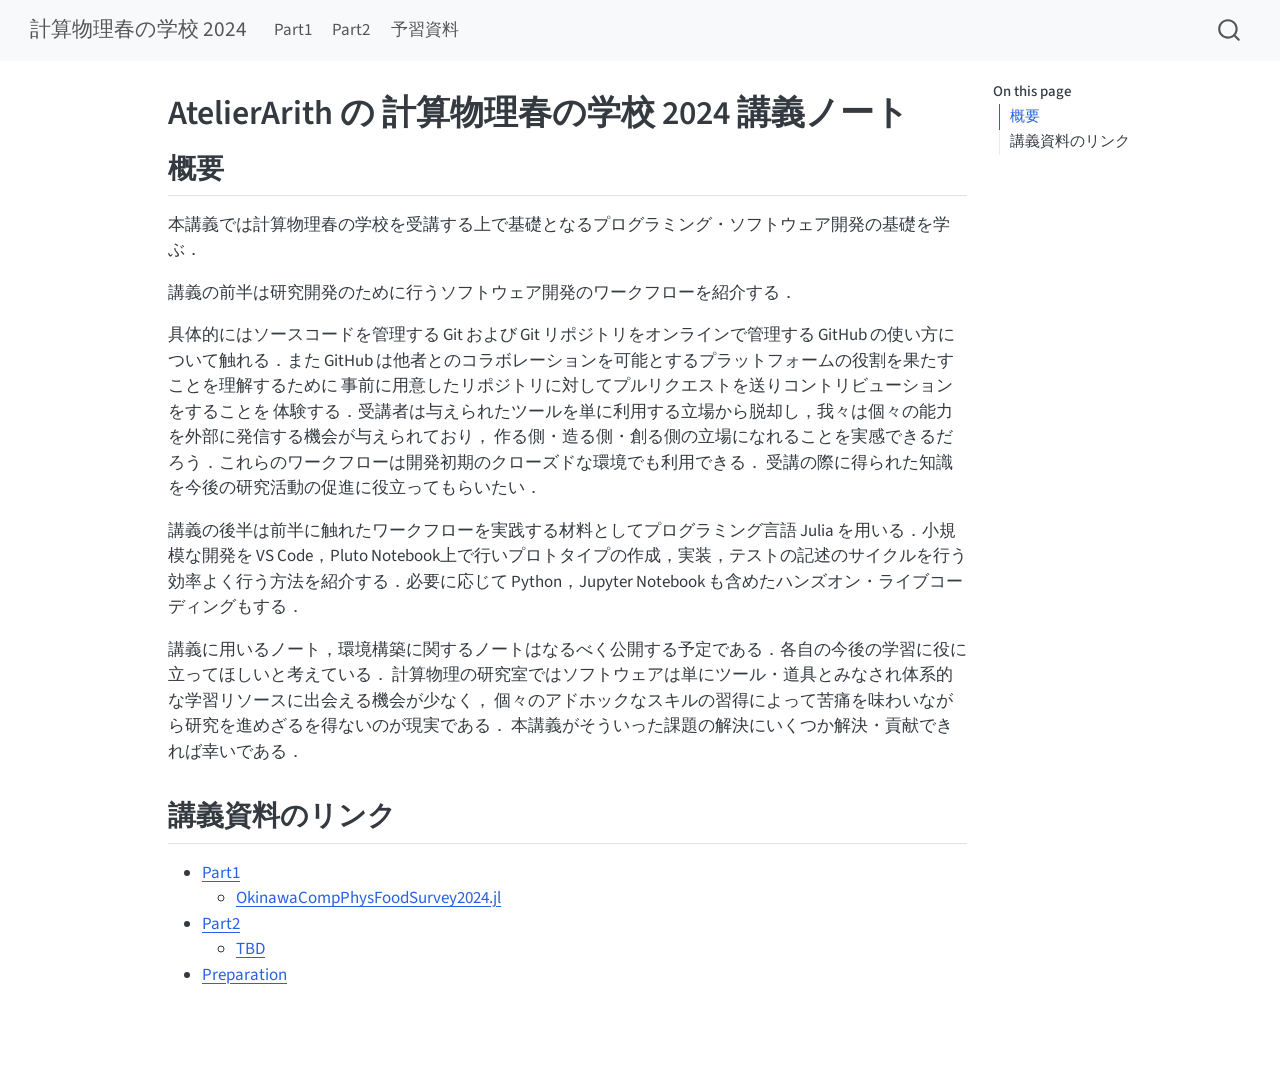
==== index.html @ 8d661306 "Built site for gh-pages" ====
<!DOCTYPE html>
<html xmlns="http://www.w3.org/1999/xhtml" lang="en" xml:lang="en"><head>

<meta charset="utf-8">
<meta name="generator" content="quarto-1.4.550">

<meta name="viewport" content="width=device-width, initial-scale=1.0, user-scalable=yes">


<title>計算物理春の学校 2024 - AtelierArith の 計算物理春の学校 2024 講義ノート</title>
<style>
code{white-space: pre-wrap;}
span.smallcaps{font-variant: small-caps;}
div.columns{display: flex; gap: min(4vw, 1.5em);}
div.column{flex: auto; overflow-x: auto;}
div.hanging-indent{margin-left: 1.5em; text-indent: -1.5em;}
ul.task-list{list-style: none;}
ul.task-list li input[type="checkbox"] {
  width: 0.8em;
  margin: 0 0.8em 0.2em -1em; /* quarto-specific, see https://github.com/quarto-dev/quarto-cli/issues/4556 */ 
  vertical-align: middle;
}
</style>


<script src="site_libs/quarto-nav/quarto-nav.js"></script>
<script src="site_libs/quarto-nav/headroom.min.js"></script>
<script src="site_libs/clipboard/clipboard.min.js"></script>
<script src="site_libs/quarto-search/autocomplete.umd.js"></script>
<script src="site_libs/quarto-search/fuse.min.js"></script>
<script src="site_libs/quarto-search/quarto-search.js"></script>
<meta name="quarto:offset" content="./">
<script src="site_libs/quarto-html/quarto.js"></script>
<script src="site_libs/quarto-html/popper.min.js"></script>
<script src="site_libs/quarto-html/tippy.umd.min.js"></script>
<script src="site_libs/quarto-html/anchor.min.js"></script>
<link href="site_libs/quarto-html/tippy.css" rel="stylesheet">
<link href="site_libs/quarto-html/quarto-syntax-highlighting.css" rel="stylesheet" id="quarto-text-highlighting-styles">
<script src="site_libs/bootstrap/bootstrap.min.js"></script>
<link href="site_libs/bootstrap/bootstrap-icons.css" rel="stylesheet">
<link href="site_libs/bootstrap/bootstrap.min.css" rel="stylesheet" id="quarto-bootstrap" data-mode="light">
<script id="quarto-search-options" type="application/json">{
  "location": "navbar",
  "copy-button": false,
  "collapse-after": 3,
  "panel-placement": "end",
  "type": "overlay",
  "limit": 50,
  "keyboard-shortcut": [
    "f",
    "/",
    "s"
  ],
  "show-item-context": false,
  "language": {
    "search-no-results-text": "No results",
    "search-matching-documents-text": "matching documents",
    "search-copy-link-title": "Copy link to search",
    "search-hide-matches-text": "Hide additional matches",
    "search-more-match-text": "more match in this document",
    "search-more-matches-text": "more matches in this document",
    "search-clear-button-title": "Clear",
    "search-text-placeholder": "",
    "search-detached-cancel-button-title": "Cancel",
    "search-submit-button-title": "Submit",
    "search-label": "Search"
  }
}</script>


</head>

<body class="nav-fixed">

<div id="quarto-search-results"></div>
  <header id="quarto-header" class="headroom fixed-top">
    <nav class="navbar navbar-expand-lg " data-bs-theme="dark">
      <div class="navbar-container container-fluid">
      <div class="navbar-brand-container mx-auto">
    <a class="navbar-brand" href="./index.html">
    <span class="navbar-title">計算物理春の学校 2024</span>
    </a>
  </div>
            <div id="quarto-search" class="" title="Search"></div>
          <button class="navbar-toggler" type="button" data-bs-toggle="collapse" data-bs-target="#navbarCollapse" aria-controls="navbarCollapse" aria-expanded="false" aria-label="Toggle navigation" onclick="if (window.quartoToggleHeadroom) { window.quartoToggleHeadroom(); }">
  <span class="navbar-toggler-icon"></span>
</button>
          <div class="collapse navbar-collapse" id="navbarCollapse">
            <ul class="navbar-nav navbar-nav-scroll me-auto">
  <li class="nav-item">
    <a class="nav-link" href="./part1/lecture.html"> 
<span class="menu-text">Part1</span></a>
  </li>  
  <li class="nav-item">
    <a class="nav-link" href="./part2/lecture.html"> 
<span class="menu-text">Part2</span></a>
  </li>  
  <li class="nav-item">
    <a class="nav-link" href="./preparation/lecture.html"> 
<span class="menu-text">予習資料</span></a>
  </li>  
</ul>
          </div> <!-- /navcollapse -->
          <div class="quarto-navbar-tools">
</div>
      </div> <!-- /container-fluid -->
    </nav>
</header>
<!-- content -->
<div id="quarto-content" class="quarto-container page-columns page-rows-contents page-layout-article page-navbar">
<!-- sidebar -->
<!-- margin-sidebar -->
    <div id="quarto-margin-sidebar" class="sidebar margin-sidebar">
        <nav id="TOC" role="doc-toc" class="toc-active">
    <h2 id="toc-title">On this page</h2>
   
  <ul>
  <li><a href="#概要" id="toc-概要" class="nav-link active" data-scroll-target="#概要">概要</a></li>
  <li><a href="#講義資料のリンク" id="toc-講義資料のリンク" class="nav-link" data-scroll-target="#講義資料のリンク">講義資料のリンク</a></li>
  </ul>
</nav>
    </div>
<!-- main -->
<main class="content" id="quarto-document-content">

<header id="title-block-header" class="quarto-title-block default">
<div class="quarto-title">
<h1 class="title">AtelierArith の 計算物理春の学校 2024 講義ノート</h1>
</div>



<div class="quarto-title-meta">

    
  
    
  </div>
  


</header>


<section id="概要" class="level2">
<h2 class="anchored" data-anchor-id="概要">概要</h2>
<p>本講義では計算物理春の学校を受講する上で基礎となるプログラミング・ソフトウェア開発の基礎を学ぶ．</p>
<p>講義の前半は研究開発のために行うソフトウェア開発のワークフローを紹介する．</p>
<p>具体的にはソースコードを管理する Git および Git リポジトリをオンラインで管理する GitHub の使い方について触れる．また GitHub は他者とのコラボレーションを可能とするプラットフォームの役割を果たすことを理解するために 事前に用意したリポジトリに対してプルリクエストを送りコントリビューションをすることを 体験する．受講者は与えられたツールを単に利用する立場から脱却し，我々は個々の能力を外部に発信する機会が与えられており， 作る側・造る側・創る側の立場になれることを実感できるだろう．これらのワークフローは開発初期のクローズドな環境でも利用できる． 受講の際に得られた知識を今後の研究活動の促進に役立ってもらいたい．</p>
<p>講義の後半は前半に触れたワークフローを実践する材料としてプログラミング言語 Julia を用いる．小規模な開発を VS Code，Pluto Notebook上で行いプロトタイプの作成，実装，テストの記述のサイクルを行う効率よく行う方法を紹介する．必要に応じて Python，Jupyter Notebook も含めたハンズオン・ライブコーディングもする．</p>
<p>講義に用いるノート，環境構築に関するノートはなるべく公開する予定である．各自の今後の学習に役に立ってほしいと考えている． 計算物理の研究室ではソフトウェアは単にツール・道具とみなされ体系的な学習リソースに出会える機会が少なく， 個々のアドホックなスキルの習得によって苦痛を味わいながら研究を進めざるを得ないのが現実である． 本講義がそういった課題の解決にいくつか解決・貢献できれば幸いである．</p>
</section>
<section id="講義資料のリンク" class="level2">
<h2 class="anchored" data-anchor-id="講義資料のリンク">講義資料のリンク</h2>
<ul>
<li><a href="./part1/lecture.html">Part1</a>
<ul>
<li><a href="https://atelierarith.github.io/OkinawaCompPhysFoodSurvey2024.jl/dev/">OkinawaCompPhysFoodSurvey2024.jl</a></li>
</ul></li>
<li><a href="./part2/lecture.html">Part2</a>
<ul>
<li><a href="https://atelierarith.github.io/OkinawaCompPhysFoodSurvey2024.jl/dev/">TBD</a></li>
</ul></li>
<li><a href="./preparation/lecture.html">Preparation</a></li>
</ul>


</section>

</main> <!-- /main -->
<script id="quarto-html-after-body" type="application/javascript">
window.document.addEventListener("DOMContentLoaded", function (event) {
  const toggleBodyColorMode = (bsSheetEl) => {
    const mode = bsSheetEl.getAttribute("data-mode");
    const bodyEl = window.document.querySelector("body");
    if (mode === "dark") {
      bodyEl.classList.add("quarto-dark");
      bodyEl.classList.remove("quarto-light");
    } else {
      bodyEl.classList.add("quarto-light");
      bodyEl.classList.remove("quarto-dark");
    }
  }
  const toggleBodyColorPrimary = () => {
    const bsSheetEl = window.document.querySelector("link#quarto-bootstrap");
    if (bsSheetEl) {
      toggleBodyColorMode(bsSheetEl);
    }
  }
  toggleBodyColorPrimary();  
  const icon = "";
  const anchorJS = new window.AnchorJS();
  anchorJS.options = {
    placement: 'right',
    icon: icon
  };
  anchorJS.add('.anchored');
  const isCodeAnnotation = (el) => {
    for (const clz of el.classList) {
      if (clz.startsWith('code-annotation-')) {                     
        return true;
      }
    }
    return false;
  }
  const clipboard = new window.ClipboardJS('.code-copy-button', {
    text: function(trigger) {
      const codeEl = trigger.previousElementSibling.cloneNode(true);
      for (const childEl of codeEl.children) {
        if (isCodeAnnotation(childEl)) {
          childEl.remove();
        }
      }
      return codeEl.innerText;
    }
  });
  clipboard.on('success', function(e) {
    // button target
    const button = e.trigger;
    // don't keep focus
    button.blur();
    // flash "checked"
    button.classList.add('code-copy-button-checked');
    var currentTitle = button.getAttribute("title");
    button.setAttribute("title", "Copied!");
    let tooltip;
    if (window.bootstrap) {
      button.setAttribute("data-bs-toggle", "tooltip");
      button.setAttribute("data-bs-placement", "left");
      button.setAttribute("data-bs-title", "Copied!");
      tooltip = new bootstrap.Tooltip(button, 
        { trigger: "manual", 
          customClass: "code-copy-button-tooltip",
          offset: [0, -8]});
      tooltip.show();    
    }
    setTimeout(function() {
      if (tooltip) {
        tooltip.hide();
        button.removeAttribute("data-bs-title");
        button.removeAttribute("data-bs-toggle");
        button.removeAttribute("data-bs-placement");
      }
      button.setAttribute("title", currentTitle);
      button.classList.remove('code-copy-button-checked');
    }, 1000);
    // clear code selection
    e.clearSelection();
  });
  function tippyHover(el, contentFn, onTriggerFn, onUntriggerFn) {
    const config = {
      allowHTML: true,
      maxWidth: 500,
      delay: 100,
      arrow: false,
      appendTo: function(el) {
          return el.parentElement;
      },
      interactive: true,
      interactiveBorder: 10,
      theme: 'quarto',
      placement: 'bottom-start',
    };
    if (contentFn) {
      config.content = contentFn;
    }
    if (onTriggerFn) {
      config.onTrigger = onTriggerFn;
    }
    if (onUntriggerFn) {
      config.onUntrigger = onUntriggerFn;
    }
    window.tippy(el, config); 
  }
  const noterefs = window.document.querySelectorAll('a[role="doc-noteref"]');
  for (var i=0; i<noterefs.length; i++) {
    const ref = noterefs[i];
    tippyHover(ref, function() {
      // use id or data attribute instead here
      let href = ref.getAttribute('data-footnote-href') || ref.getAttribute('href');
      try { href = new URL(href).hash; } catch {}
      const id = href.replace(/^#\/?/, "");
      const note = window.document.getElementById(id);
      return note.innerHTML;
    });
  }
  const xrefs = window.document.querySelectorAll('a.quarto-xref');
  const processXRef = (id, note) => {
    // Strip column container classes
    const stripColumnClz = (el) => {
      el.classList.remove("page-full", "page-columns");
      if (el.children) {
        for (const child of el.children) {
          stripColumnClz(child);
        }
      }
    }
    stripColumnClz(note)
    if (id === null || id.startsWith('sec-')) {
      // Special case sections, only their first couple elements
      const container = document.createElement("div");
      if (note.children && note.children.length > 2) {
        container.appendChild(note.children[0].cloneNode(true));
        for (let i = 1; i < note.children.length; i++) {
          const child = note.children[i];
          if (child.tagName === "P" && child.innerText === "") {
            continue;
          } else {
            container.appendChild(child.cloneNode(true));
            break;
          }
        }
        if (window.Quarto?.typesetMath) {
          window.Quarto.typesetMath(container);
        }
        return container.innerHTML
      } else {
        if (window.Quarto?.typesetMath) {
          window.Quarto.typesetMath(note);
        }
        return note.innerHTML;
      }
    } else {
      // Remove any anchor links if they are present
      const anchorLink = note.querySelector('a.anchorjs-link');
      if (anchorLink) {
        anchorLink.remove();
      }
      if (window.Quarto?.typesetMath) {
        window.Quarto.typesetMath(note);
      }
      // TODO in 1.5, we should make sure this works without a callout special case
      if (note.classList.contains("callout")) {
        return note.outerHTML;
      } else {
        return note.innerHTML;
      }
    }
  }
  for (var i=0; i<xrefs.length; i++) {
    const xref = xrefs[i];
    tippyHover(xref, undefined, function(instance) {
      instance.disable();
      let url = xref.getAttribute('href');
      let hash = undefined; 
      if (url.startsWith('#')) {
        hash = url;
      } else {
        try { hash = new URL(url).hash; } catch {}
      }
      if (hash) {
        const id = hash.replace(/^#\/?/, "");
        const note = window.document.getElementById(id);
        if (note !== null) {
          try {
            const html = processXRef(id, note.cloneNode(true));
            instance.setContent(html);
          } finally {
            instance.enable();
            instance.show();
          }
        } else {
          // See if we can fetch this
          fetch(url.split('#')[0])
          .then(res => res.text())
          .then(html => {
            const parser = new DOMParser();
            const htmlDoc = parser.parseFromString(html, "text/html");
            const note = htmlDoc.getElementById(id);
            if (note !== null) {
              const html = processXRef(id, note);
              instance.setContent(html);
            } 
          }).finally(() => {
            instance.enable();
            instance.show();
          });
        }
      } else {
        // See if we can fetch a full url (with no hash to target)
        // This is a special case and we should probably do some content thinning / targeting
        fetch(url)
        .then(res => res.text())
        .then(html => {
          const parser = new DOMParser();
          const htmlDoc = parser.parseFromString(html, "text/html");
          const note = htmlDoc.querySelector('main.content');
          if (note !== null) {
            // This should only happen for chapter cross references
            // (since there is no id in the URL)
            // remove the first header
            if (note.children.length > 0 && note.children[0].tagName === "HEADER") {
              note.children[0].remove();
            }
            const html = processXRef(null, note);
            instance.setContent(html);
          } 
        }).finally(() => {
          instance.enable();
          instance.show();
        });
      }
    }, function(instance) {
    });
  }
      let selectedAnnoteEl;
      const selectorForAnnotation = ( cell, annotation) => {
        let cellAttr = 'data-code-cell="' + cell + '"';
        let lineAttr = 'data-code-annotation="' +  annotation + '"';
        const selector = 'span[' + cellAttr + '][' + lineAttr + ']';
        return selector;
      }
      const selectCodeLines = (annoteEl) => {
        const doc = window.document;
        const targetCell = annoteEl.getAttribute("data-target-cell");
        const targetAnnotation = annoteEl.getAttribute("data-target-annotation");
        const annoteSpan = window.document.querySelector(selectorForAnnotation(targetCell, targetAnnotation));
        const lines = annoteSpan.getAttribute("data-code-lines").split(",");
        const lineIds = lines.map((line) => {
          return targetCell + "-" + line;
        })
        let top = null;
        let height = null;
        let parent = null;
        if (lineIds.length > 0) {
            //compute the position of the single el (top and bottom and make a div)
            const el = window.document.getElementById(lineIds[0]);
            top = el.offsetTop;
            height = el.offsetHeight;
            parent = el.parentElement.parentElement;
          if (lineIds.length > 1) {
            const lastEl = window.document.getElementById(lineIds[lineIds.length - 1]);
            const bottom = lastEl.offsetTop + lastEl.offsetHeight;
            height = bottom - top;
          }
          if (top !== null && height !== null && parent !== null) {
            // cook up a div (if necessary) and position it 
            let div = window.document.getElementById("code-annotation-line-highlight");
            if (div === null) {
              div = window.document.createElement("div");
              div.setAttribute("id", "code-annotation-line-highlight");
              div.style.position = 'absolute';
              parent.appendChild(div);
            }
            div.style.top = top - 2 + "px";
            div.style.height = height + 4 + "px";
            div.style.left = 0;
            let gutterDiv = window.document.getElementById("code-annotation-line-highlight-gutter");
            if (gutterDiv === null) {
              gutterDiv = window.document.createElement("div");
              gutterDiv.setAttribute("id", "code-annotation-line-highlight-gutter");
              gutterDiv.style.position = 'absolute';
              const codeCell = window.document.getElementById(targetCell);
              const gutter = codeCell.querySelector('.code-annotation-gutter');
              gutter.appendChild(gutterDiv);
            }
            gutterDiv.style.top = top - 2 + "px";
            gutterDiv.style.height = height + 4 + "px";
          }
          selectedAnnoteEl = annoteEl;
        }
      };
      const unselectCodeLines = () => {
        const elementsIds = ["code-annotation-line-highlight", "code-annotation-line-highlight-gutter"];
        elementsIds.forEach((elId) => {
          const div = window.document.getElementById(elId);
          if (div) {
            div.remove();
          }
        });
        selectedAnnoteEl = undefined;
      };
        // Handle positioning of the toggle
    window.addEventListener(
      "resize",
      throttle(() => {
        elRect = undefined;
        if (selectedAnnoteEl) {
          selectCodeLines(selectedAnnoteEl);
        }
      }, 10)
    );
    function throttle(fn, ms) {
    let throttle = false;
    let timer;
      return (...args) => {
        if(!throttle) { // first call gets through
            fn.apply(this, args);
            throttle = true;
        } else { // all the others get throttled
            if(timer) clearTimeout(timer); // cancel #2
            timer = setTimeout(() => {
              fn.apply(this, args);
              timer = throttle = false;
            }, ms);
        }
      };
    }
      // Attach click handler to the DT
      const annoteDls = window.document.querySelectorAll('dt[data-target-cell]');
      for (const annoteDlNode of annoteDls) {
        annoteDlNode.addEventListener('click', (event) => {
          const clickedEl = event.target;
          if (clickedEl !== selectedAnnoteEl) {
            unselectCodeLines();
            const activeEl = window.document.querySelector('dt[data-target-cell].code-annotation-active');
            if (activeEl) {
              activeEl.classList.remove('code-annotation-active');
            }
            selectCodeLines(clickedEl);
            clickedEl.classList.add('code-annotation-active');
          } else {
            // Unselect the line
            unselectCodeLines();
            clickedEl.classList.remove('code-annotation-active');
          }
        });
      }
  const findCites = (el) => {
    const parentEl = el.parentElement;
    if (parentEl) {
      const cites = parentEl.dataset.cites;
      if (cites) {
        return {
          el,
          cites: cites.split(' ')
        };
      } else {
        return findCites(el.parentElement)
      }
    } else {
      return undefined;
    }
  };
  var bibliorefs = window.document.querySelectorAll('a[role="doc-biblioref"]');
  for (var i=0; i<bibliorefs.length; i++) {
    const ref = bibliorefs[i];
    const citeInfo = findCites(ref);
    if (citeInfo) {
      tippyHover(citeInfo.el, function() {
        var popup = window.document.createElement('div');
        citeInfo.cites.forEach(function(cite) {
          var citeDiv = window.document.createElement('div');
          citeDiv.classList.add('hanging-indent');
          citeDiv.classList.add('csl-entry');
          var biblioDiv = window.document.getElementById('ref-' + cite);
          if (biblioDiv) {
            citeDiv.innerHTML = biblioDiv.innerHTML;
          }
          popup.appendChild(citeDiv);
        });
        return popup.innerHTML;
      });
    }
  }
});
</script>
</div> <!-- /content -->




</body></html>
---- site_libs/quarto-html/tippy.css ----
.tippy-box[data-animation=fade][data-state=hidden]{opacity:0}[data-tippy-root]{max-width:calc(100vw - 10px)}.tippy-box{position:relative;background-color:#333;color:#fff;border-radius:4px;font-size:14px;line-height:1.4;white-space:normal;outline:0;transition-property:transform,visibility,opacity}.tippy-box[data-placement^=top]>.tippy-arrow{bottom:0}.tippy-box[data-placement^=top]>.tippy-arrow:before{bottom:-7px;left:0;border-width:8px 8px 0;border-top-color:initial;transform-origin:center top}.tippy-box[data-placement^=bottom]>.tippy-arrow{top:0}.tippy-box[data-placement^=bottom]>.tippy-arrow:before{top:-7px;left:0;border-width:0 8px 8px;border-bottom-color:initial;transform-origin:center bottom}.tippy-box[data-placement^=left]>.tippy-arrow{right:0}.tippy-box[data-placement^=left]>.tippy-arrow:before{border-width:8px 0 8px 8px;border-left-color:initial;right:-7px;transform-origin:center left}.tippy-box[data-placement^=right]>.tippy-arrow{left:0}.tippy-box[data-placement^=right]>.tippy-arrow:before{left:-7px;border-width:8px 8px 8px 0;border-right-color:initial;transform-origin:center right}.tippy-box[data-inertia][data-state=visible]{transition-timing-function:cubic-bezier(.54,1.5,.38,1.11)}.tippy-arrow{width:16px;height:16px;color:#333}.tippy-arrow:before{content:"";position:absolute;border-color:transparent;border-style:solid}.tippy-content{position:relative;padding:5px 9px;z-index:1}
---- site_libs/quarto-html/quarto-syntax-highlighting.css ----
/* quarto syntax highlight colors */
:root {
  --quarto-hl-ot-color: #003B4F;
  --quarto-hl-at-color: #657422;
  --quarto-hl-ss-color: #20794D;
  --quarto-hl-an-color: #5E5E5E;
  --quarto-hl-fu-color: #4758AB;
  --quarto-hl-st-color: #20794D;
  --quarto-hl-cf-color: #003B4F;
  --quarto-hl-op-color: #5E5E5E;
  --quarto-hl-er-color: #AD0000;
  --quarto-hl-bn-color: #AD0000;
  --quarto-hl-al-color: #AD0000;
  --quarto-hl-va-color: #111111;
  --quarto-hl-bu-color: inherit;
  --quarto-hl-ex-color: inherit;
  --quarto-hl-pp-color: #AD0000;
  --quarto-hl-in-color: #5E5E5E;
  --quarto-hl-vs-color: #20794D;
  --quarto-hl-wa-color: #5E5E5E;
  --quarto-hl-do-color: #5E5E5E;
  --quarto-hl-im-color: #00769E;
  --quarto-hl-ch-color: #20794D;
  --quarto-hl-dt-color: #AD0000;
  --quarto-hl-fl-color: #AD0000;
  --quarto-hl-co-color: #5E5E5E;
  --quarto-hl-cv-color: #5E5E5E;
  --quarto-hl-cn-color: #8f5902;
  --quarto-hl-sc-color: #5E5E5E;
  --quarto-hl-dv-color: #AD0000;
  --quarto-hl-kw-color: #003B4F;
}

/* other quarto variables */
:root {
  --quarto-font-monospace: SFMono-Regular, Menlo, Monaco, Consolas, "Liberation Mono", "Courier New", monospace;
}

pre > code.sourceCode > span {
  color: #003B4F;
}

code span {
  color: #003B4F;
}

code.sourceCode > span {
  color: #003B4F;
}

div.sourceCode,
div.sourceCode pre.sourceCode {
  color: #003B4F;
}

code span.ot {
  color: #003B4F;
  font-style: inherit;
}

code span.at {
  color: #657422;
  font-style: inherit;
}

code span.ss {
  color: #20794D;
  font-style: inherit;
}

code span.an {
  color: #5E5E5E;
  font-style: inherit;
}

code span.fu {
  color: #4758AB;
  font-style: inherit;
}

code span.st {
  color: #20794D;
  font-style: inherit;
}

code span.cf {
  color: #003B4F;
  font-style: inherit;
}

code span.op {
  color: #5E5E5E;
  font-style: inherit;
}

code span.er {
  color: #AD0000;
  font-style: inherit;
}

code span.bn {
  color: #AD0000;
  font-style: inherit;
}

code span.al {
  color: #AD0000;
  font-style: inherit;
}

code span.va {
  color: #111111;
  font-style: inherit;
}

code span.bu {
  font-style: inherit;
}

code span.ex {
  font-style: inherit;
}

code span.pp {
  color: #AD0000;
  font-style: inherit;
}

code span.in {
  color: #5E5E5E;
  font-style: inherit;
}

code span.vs {
  color: #20794D;
  font-style: inherit;
}

code span.wa {
  color: #5E5E5E;
  font-style: italic;
}

code span.do {
  color: #5E5E5E;
  font-style: italic;
}

code span.im {
  color: #00769E;
  font-style: inherit;
}

code span.ch {
  color: #20794D;
  font-style: inherit;
}

code span.dt {
  color: #AD0000;
  font-style: inherit;
}

code span.fl {
  color: #AD0000;
  font-style: inherit;
}

code span.co {
  color: #5E5E5E;
  font-style: inherit;
}

code span.cv {
  color: #5E5E5E;
  font-style: italic;
}

code span.cn {
  color: #8f5902;
  font-style: inherit;
}

code span.sc {
  color: #5E5E5E;
  font-style: inherit;
}

code span.dv {
  color: #AD0000;
  font-style: inherit;
}

code span.kw {
  color: #003B4F;
  font-style: inherit;
}

.prevent-inlining {
  content: "</";
}

/*# sourceMappingURL=debc5d5d77c3f9108843748ff7464032.css.map */
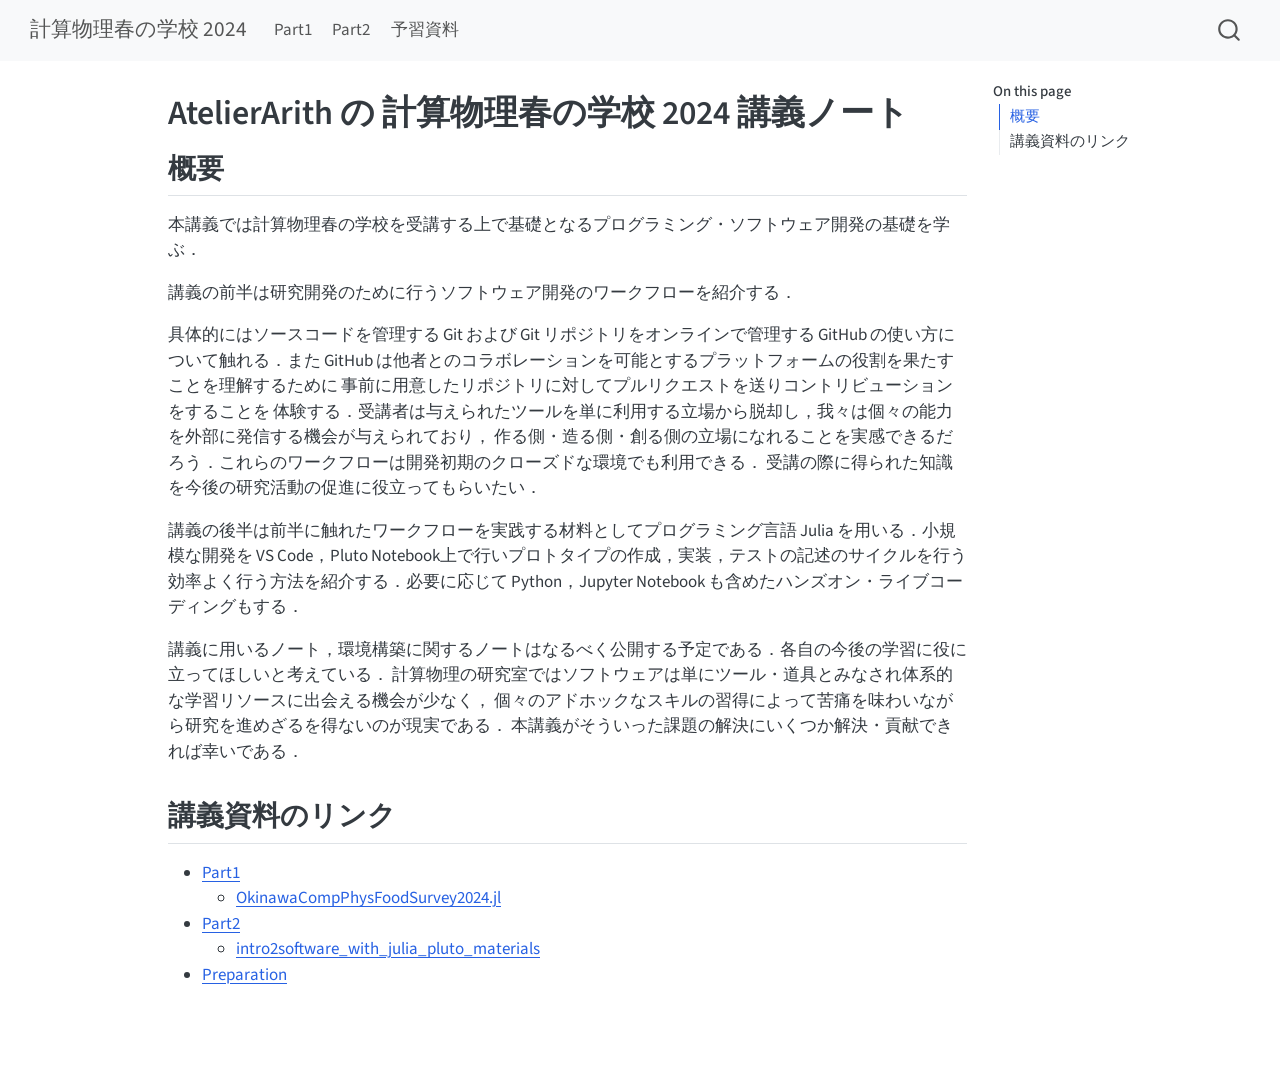
==== commit a5ad03b6: "Built site for gh-pages" ====
--- a/index.html
+++ b/index.html
@@ -159,7 +159,7 @@
 </ul></li>
 <li><a href="./part2/lecture.html">Part2</a>
 <ul>
-<li><a href="https://atelierarith.github.io/OkinawaCompPhysFoodSurvey2024.jl/dev/">TBD</a></li>
+<li><a href="https://github.com/AtelierArith/intro2software_with_julia_pluto_materials">intro2software_with_julia_pluto_materials</a></li>
 </ul></li>
 <li><a href="./preparation/lecture.html">Preparation</a></li>
 </ul>
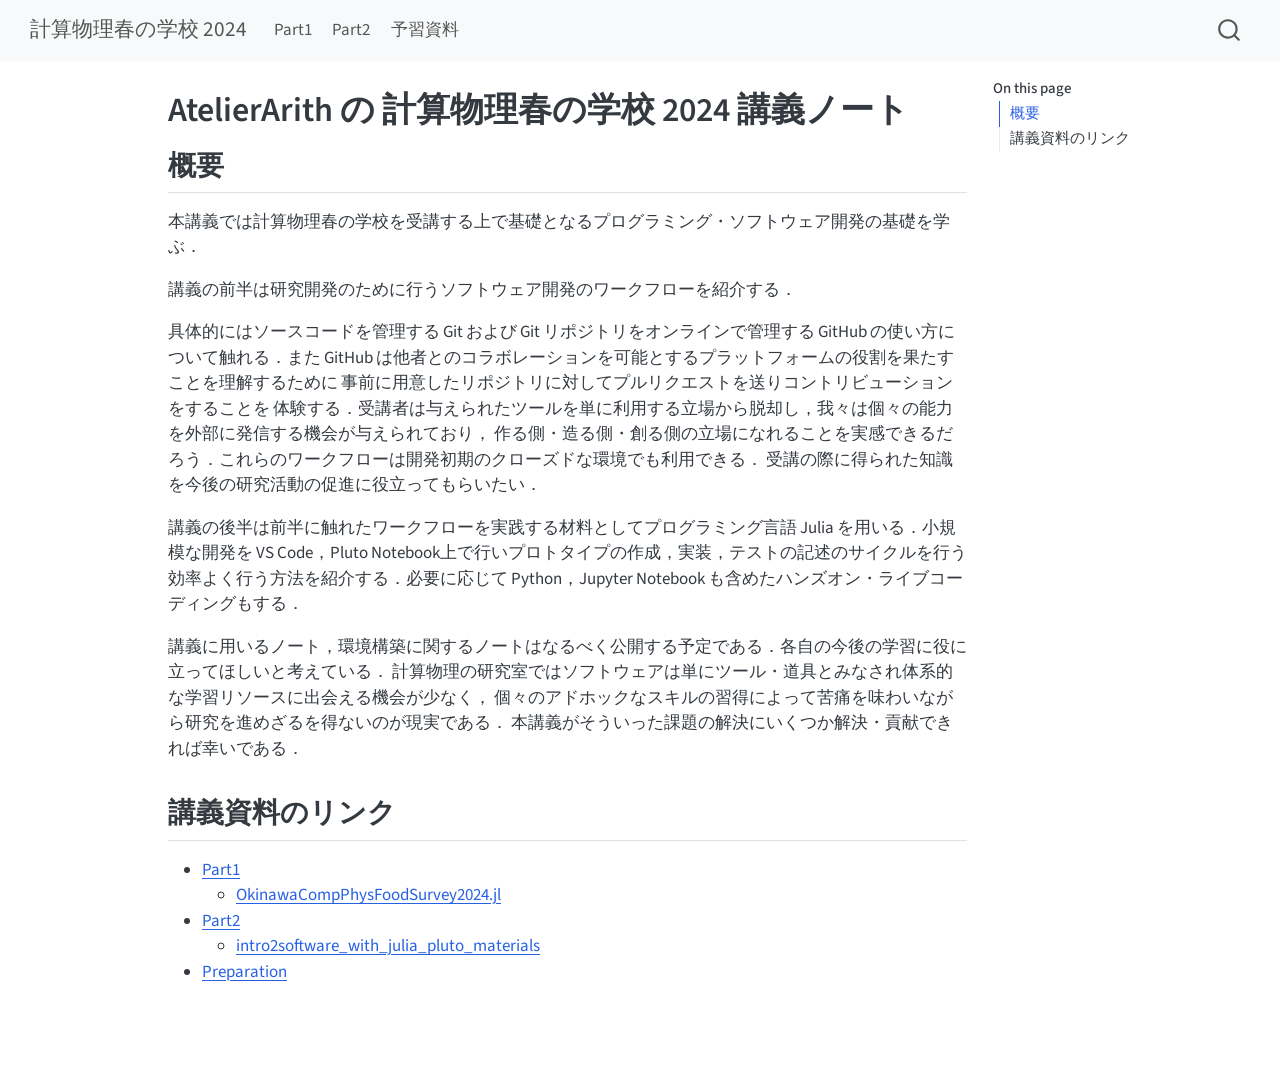
==== commit e85f096b: "Built site for gh-pages" ====
--- a/index.html
+++ b/index.html
@@ -2,7 +2,7 @@
 <html xmlns="http://www.w3.org/1999/xhtml" lang="en" xml:lang="en"><head>
 
 <meta charset="utf-8">
-<meta name="generator" content="quarto-1.4.550">
+<meta name="generator" content="quarto-1.4.551">
 
 <meta name="viewport" content="width=device-width, initial-scale=1.0, user-scalable=yes">
 
@@ -247,6 +247,24 @@
     // clear code selection
     e.clearSelection();
   });
+    var localhostRegex = new RegExp(/^(?:http|https):\/\/localhost\:?[0-9]*\//);
+    var mailtoRegex = new RegExp(/^mailto:/);
+      var filterRegex = new RegExp("https:\/\/AtelierArith\.github\.io\/intro2software_with_julia\/");
+    var isInternal = (href) => {
+        return filterRegex.test(href) || localhostRegex.test(href) || mailtoRegex.test(href);
+    }
+    // Inspect non-navigation links and adorn them if external
+ 	var links = window.document.querySelectorAll('a[href]:not(.nav-link):not(.navbar-brand):not(.toc-action):not(.sidebar-link):not(.sidebar-item-toggle):not(.pagination-link):not(.no-external):not([aria-hidden]):not(.dropdown-item):not(.quarto-navigation-tool)');
+    for (var i=0; i<links.length; i++) {
+      const link = links[i];
+      if (!isInternal(link.href)) {
+        // undo the damage that might have been done by quarto-nav.js in the case of
+        // links that we want to consider external
+        if (link.dataset.originalHref !== undefined) {
+          link.href = link.dataset.originalHref;
+        }
+      }
+    }
   function tippyHover(el, contentFn, onTriggerFn, onUntriggerFn) {
     const config = {
       allowHTML: true,
@@ -281,7 +299,11 @@
       try { href = new URL(href).hash; } catch {}
       const id = href.replace(/^#\/?/, "");
       const note = window.document.getElementById(id);
-      return note.innerHTML;
+      if (note) {
+        return note.innerHTML;
+      } else {
+        return "";
+      }
     });
   }
   const xrefs = window.document.querySelectorAll('a.quarto-xref');
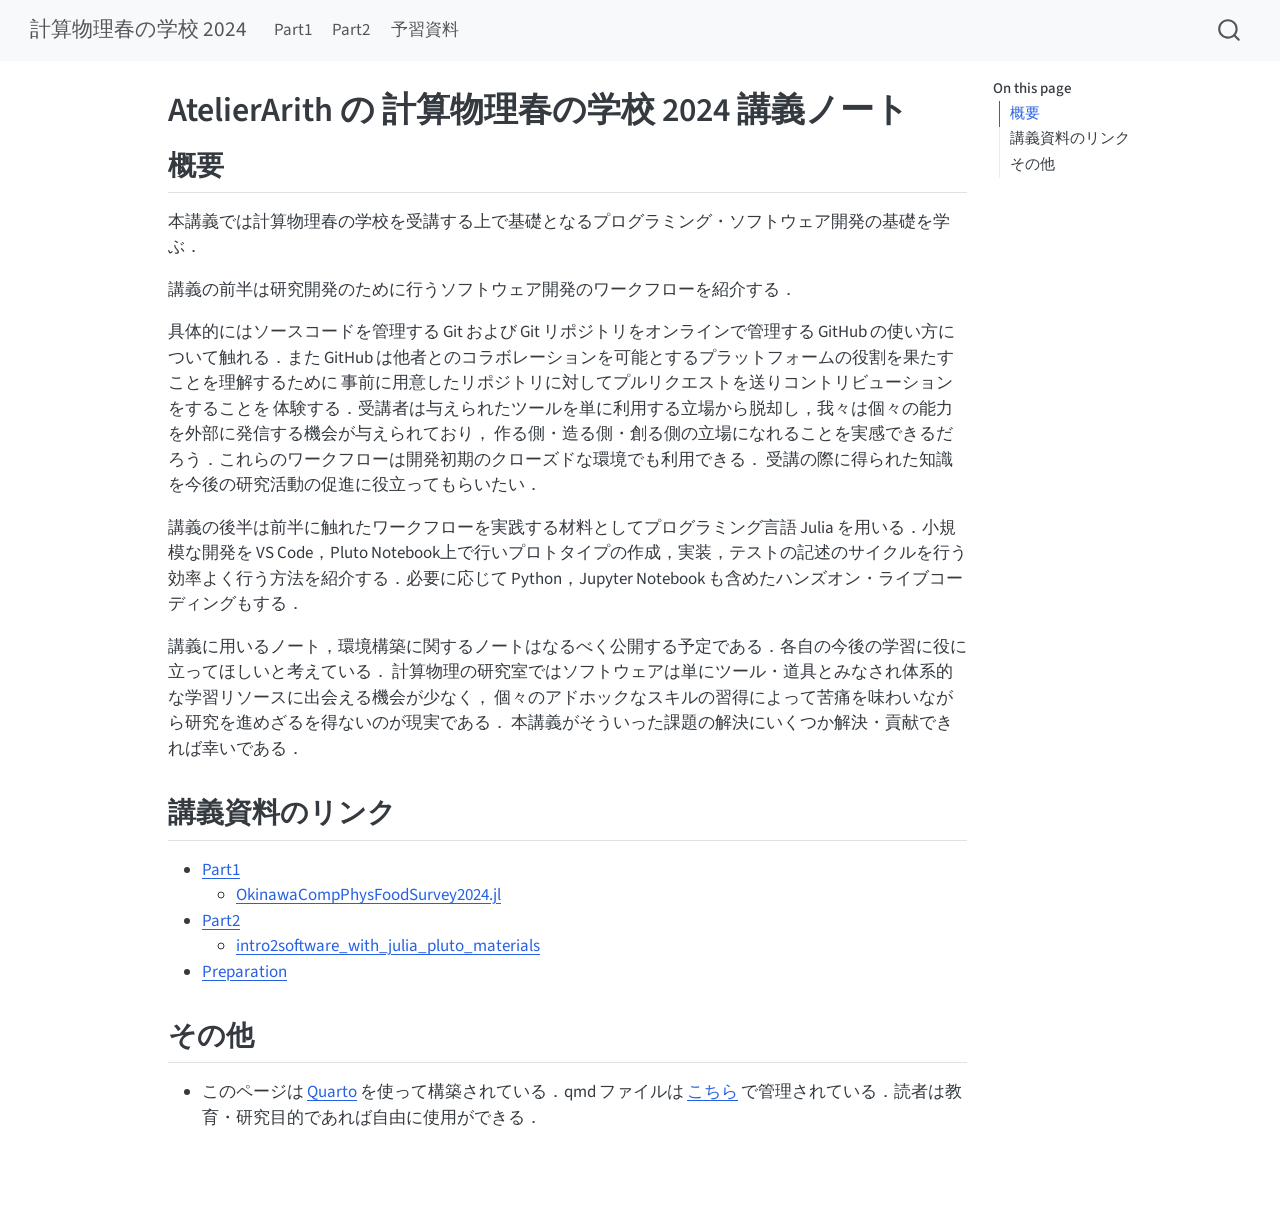
==== commit 0b0323d0: "Built site for gh-pages" ====
--- a/index.html
+++ b/index.html
@@ -117,6 +117,7 @@
   <ul>
   <li><a href="#概要" id="toc-概要" class="nav-link active" data-scroll-target="#概要">概要</a></li>
   <li><a href="#講義資料のリンク" id="toc-講義資料のリンク" class="nav-link" data-scroll-target="#講義資料のリンク">講義資料のリンク</a></li>
+  <li><a href="#その他" id="toc-その他" class="nav-link" data-scroll-target="#その他">その他</a></li>
   </ul>
 </nav>
     </div>
@@ -159,9 +160,15 @@
 </ul></li>
 <li><a href="./part2/lecture.html">Part2</a>
 <ul>
-<li><a href="https://github.com/AtelierArith/intro2software_with_julia_pluto_materials">intro2software_with_julia_pluto_materials</a></li>
+<li><a href="https://atelierarith.github.io/intro2software_with_julia_pluto_materials/">intro2software_with_julia_pluto_materials</a></li>
 </ul></li>
 <li><a href="./preparation/lecture.html">Preparation</a></li>
+</ul>
+</section>
+<section id="その他" class="level2">
+<h2 class="anchored" data-anchor-id="その他">その他</h2>
+<ul>
+<li>このページは <a href="https://quarto.org/">Quarto</a> を使って構築されている．qmd ファイルは <a href="https://github.com/AtelierArith/intro2software_with_julia">こちら</a> で管理されている．読者は教育・研究目的であれば自由に使用ができる．</li>
 </ul>
 
 
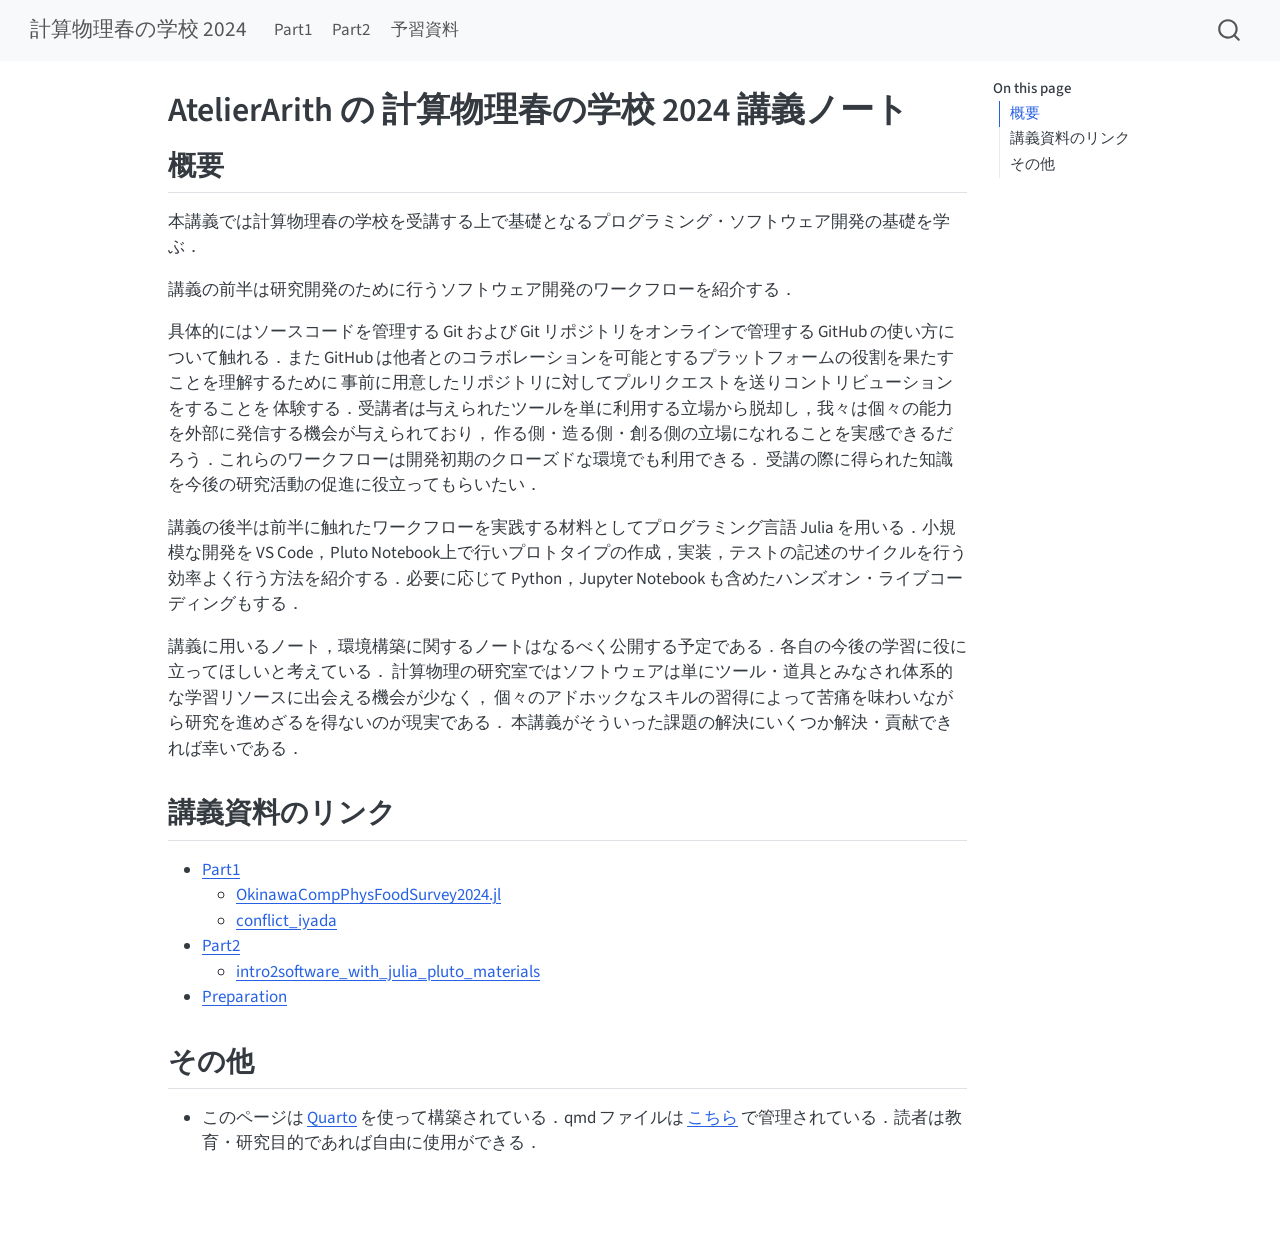
==== commit ac722280: "Built site for gh-pages" ====
--- a/index.html
+++ b/index.html
@@ -157,6 +157,7 @@
 <li><a href="./part1/lecture.html">Part1</a>
 <ul>
 <li><a href="https://atelierarith.github.io/OkinawaCompPhysFoodSurvey2024.jl/dev/">OkinawaCompPhysFoodSurvey2024.jl</a></li>
+<li><a href="https://github.com/terasakisatoshi/conflict_iyada">conflict_iyada</a></li>
 </ul></li>
 <li><a href="./part2/lecture.html">Part2</a>
 <ul>
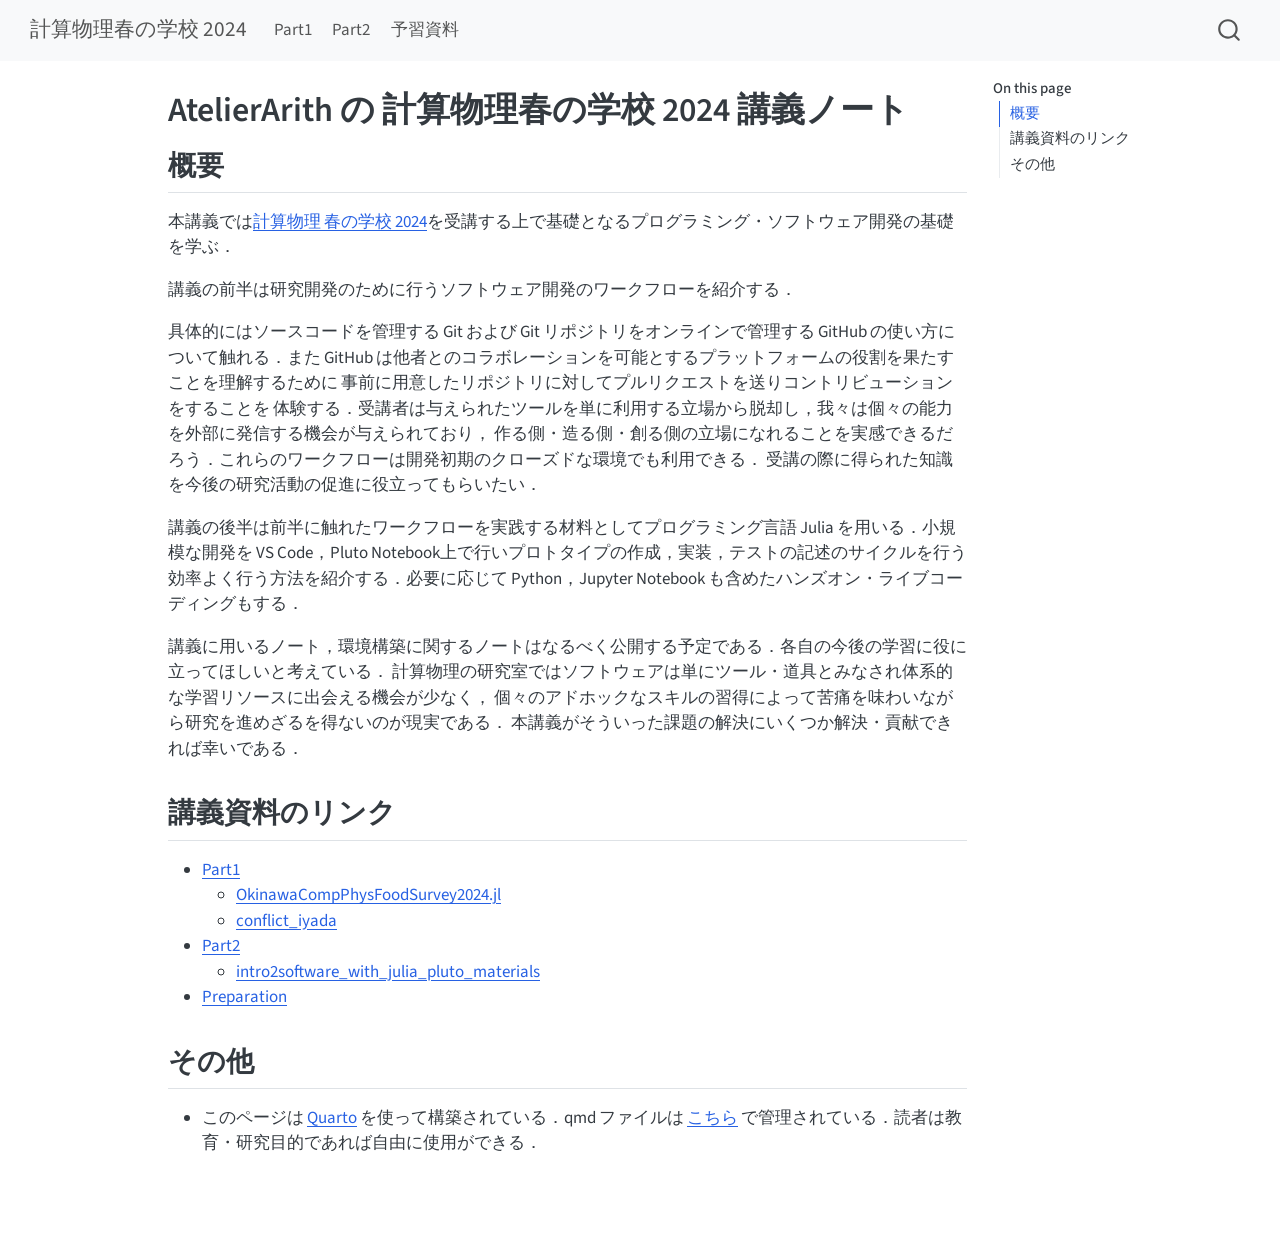
==== commit 224fa5c4: "Built site for gh-pages" ====
--- a/index.html
+++ b/index.html
@@ -2,7 +2,7 @@
 <html xmlns="http://www.w3.org/1999/xhtml" lang="en" xml:lang="en"><head>
 
 <meta charset="utf-8">
-<meta name="generator" content="quarto-1.4.551">
+<meta name="generator" content="quarto-1.4.552">
 
 <meta name="viewport" content="width=device-width, initial-scale=1.0, user-scalable=yes">
 
@@ -145,7 +145,7 @@
 
 <section id="概要" class="level2">
 <h2 class="anchored" data-anchor-id="概要">概要</h2>
-<p>本講義では計算物理春の学校を受講する上で基礎となるプログラミング・ソフトウェア開発の基礎を学ぶ．</p>
+<p>本講義では<a href="https://compphysspringschool2024.github.io/homepage2024/">計算物理 春の学校 2024</a>を受講する上で基礎となるプログラミング・ソフトウェア開発の基礎を学ぶ．</p>
 <p>講義の前半は研究開発のために行うソフトウェア開発のワークフローを紹介する．</p>
 <p>具体的にはソースコードを管理する Git および Git リポジトリをオンラインで管理する GitHub の使い方について触れる．また GitHub は他者とのコラボレーションを可能とするプラットフォームの役割を果たすことを理解するために 事前に用意したリポジトリに対してプルリクエストを送りコントリビューションをすることを 体験する．受講者は与えられたツールを単に利用する立場から脱却し，我々は個々の能力を外部に発信する機会が与えられており， 作る側・造る側・創る側の立場になれることを実感できるだろう．これらのワークフローは開発初期のクローズドな環境でも利用できる． 受講の際に得られた知識を今後の研究活動の促進に役立ってもらいたい．</p>
 <p>講義の後半は前半に触れたワークフローを実践する材料としてプログラミング言語 Julia を用いる．小規模な開発を VS Code，Pluto Notebook上で行いプロトタイプの作成，実装，テストの記述のサイクルを行う効率よく行う方法を紹介する．必要に応じて Python，Jupyter Notebook も含めたハンズオン・ライブコーディングもする．</p>
